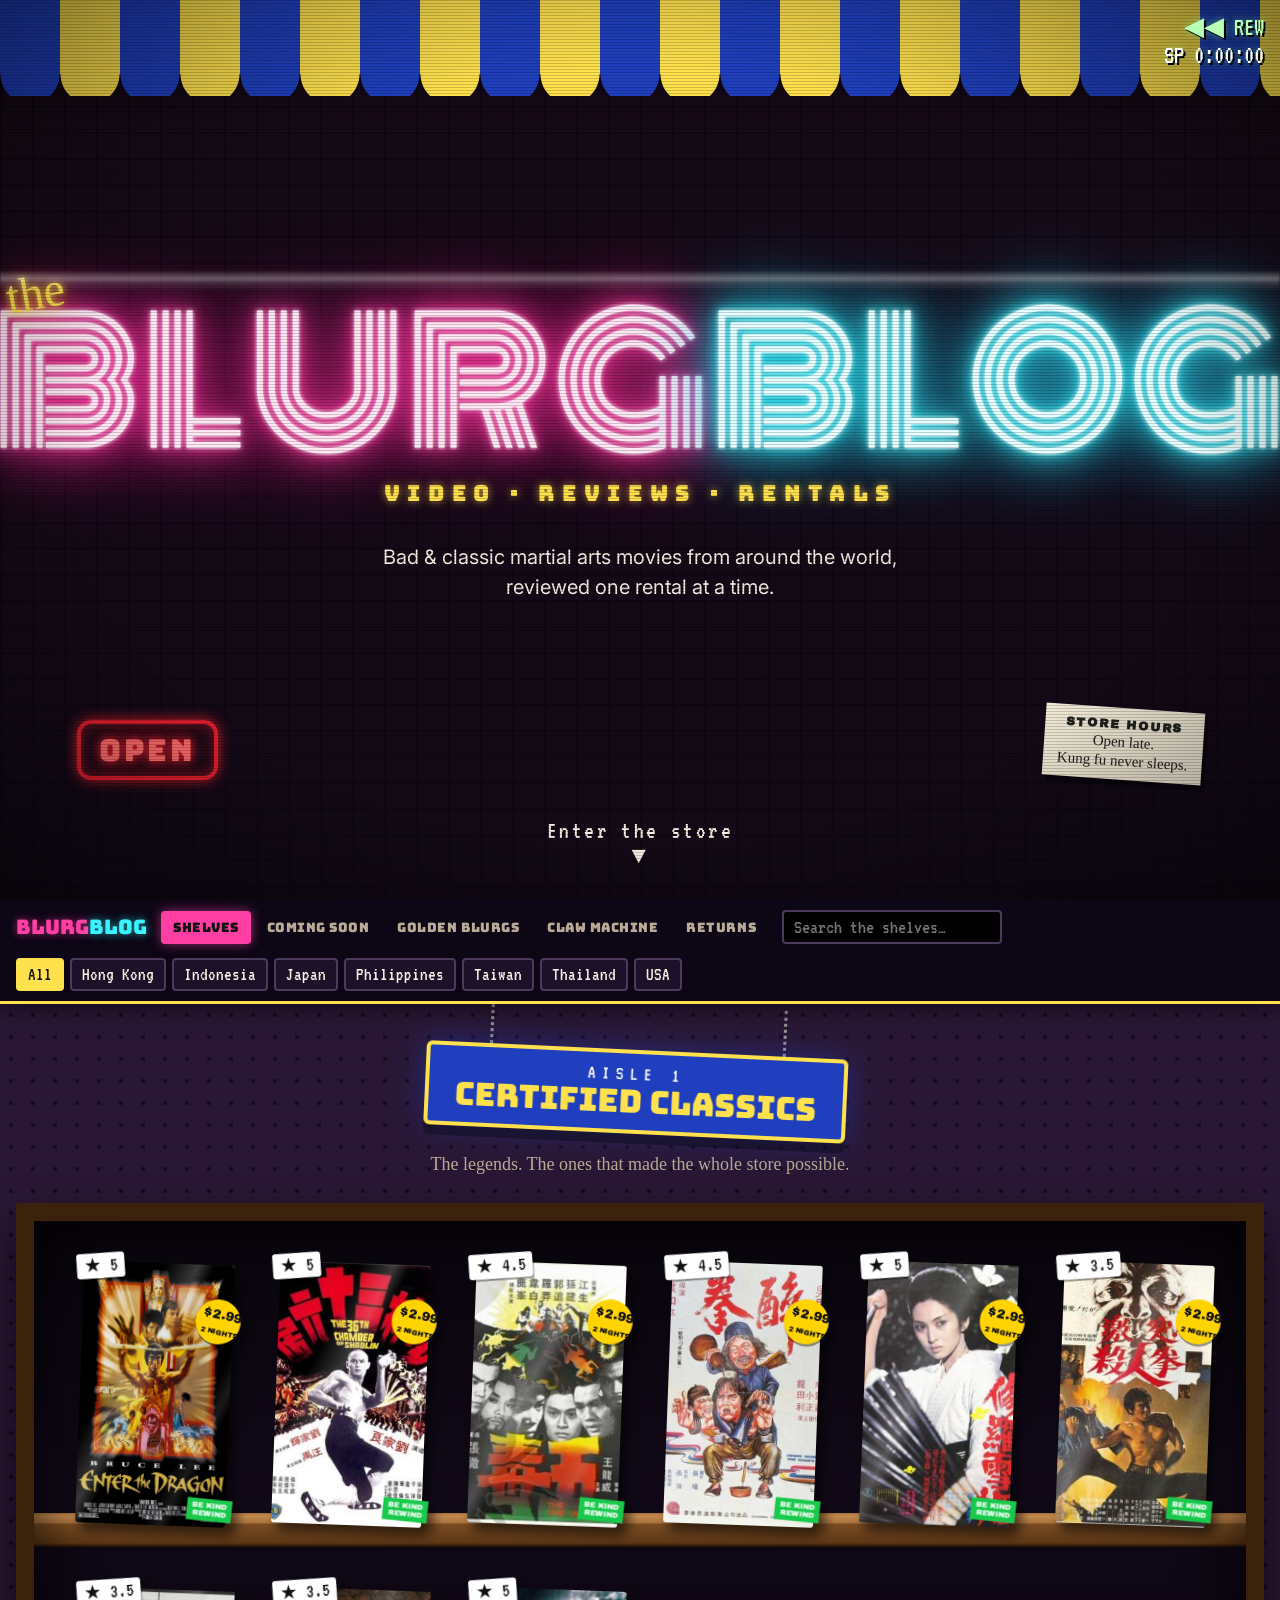
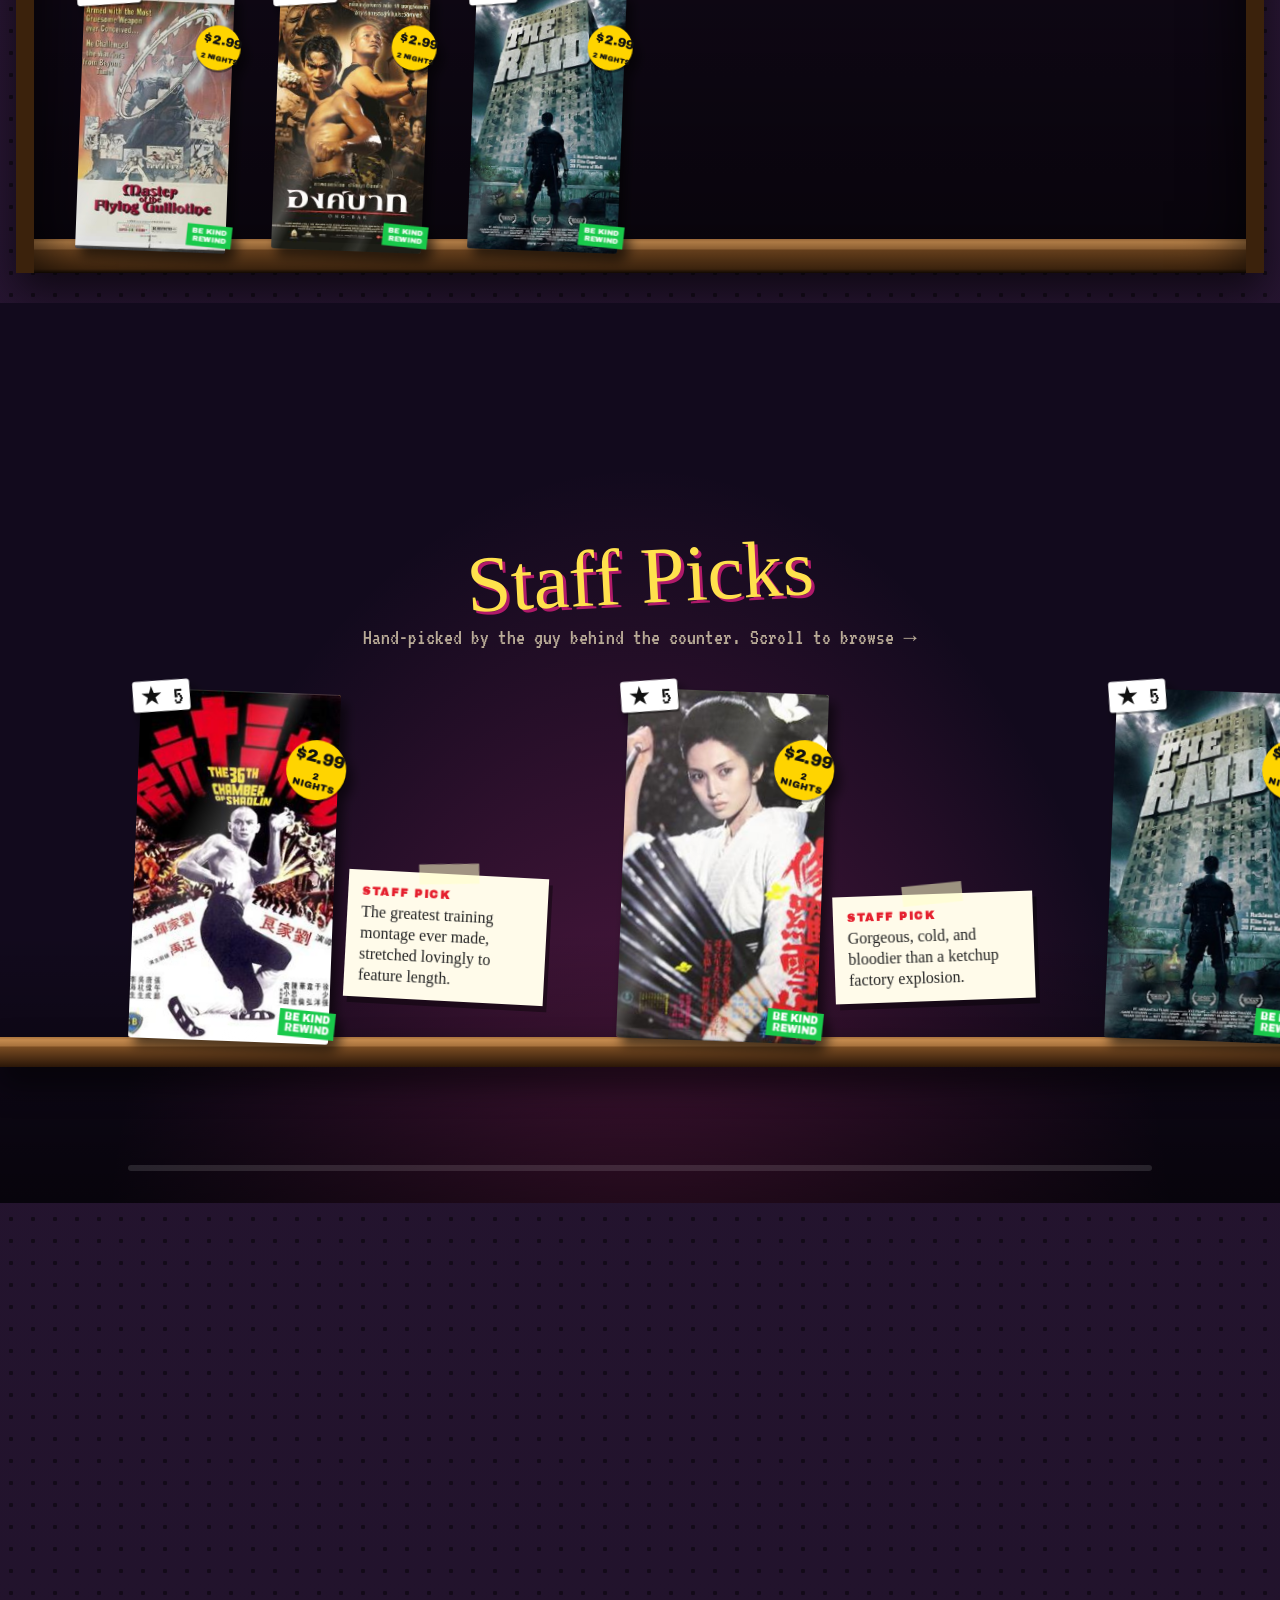
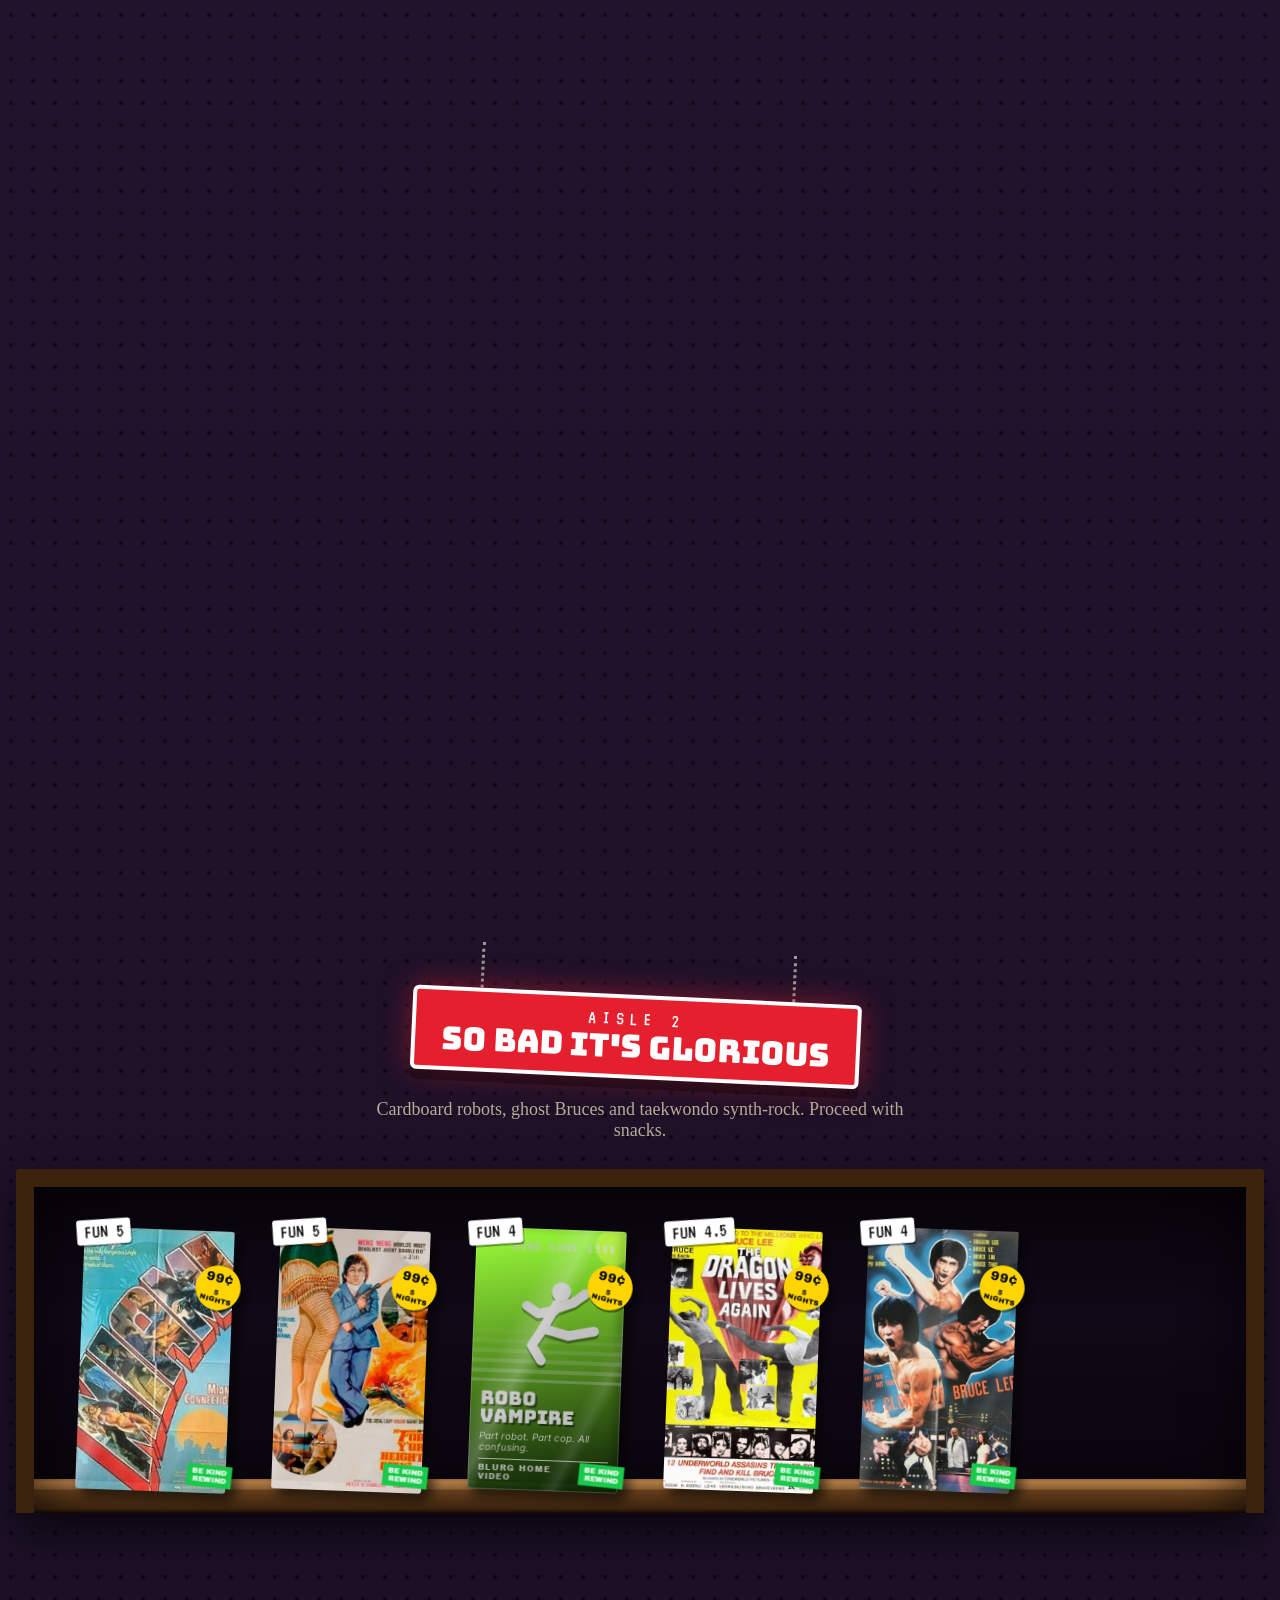
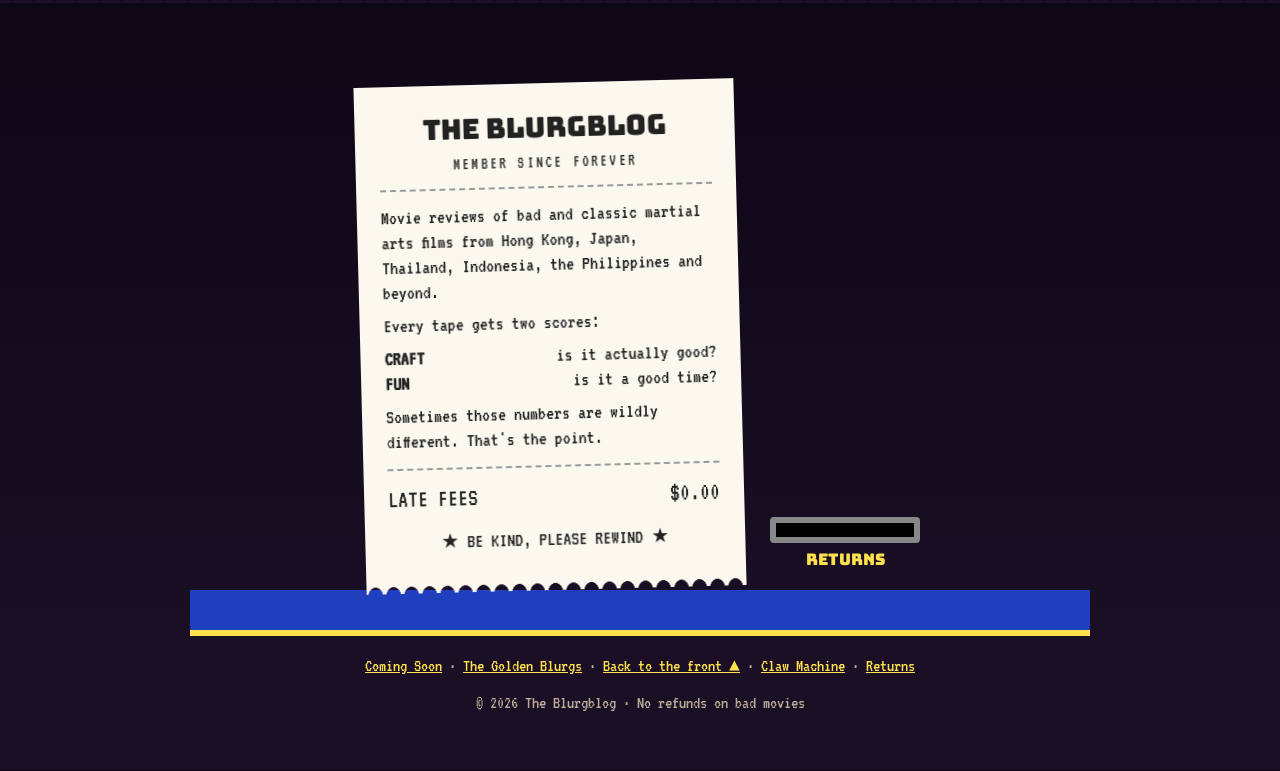
==== index.html @ 0c8c2c10 "Initial commit: The Blurgblog A retro video-store website reviewing bad and classic martial arts mov" ====
<!doctype html>
<html lang="en">
<head>
  <meta charset="utf-8">
  <meta name="viewport" content="width=device-width, initial-scale=1">
  <title>The Blurgblog — Bad &amp; Classic Martial Arts Movie Reviews</title>
  <meta name="description" content="The Blurgblog: reviews of bad and classic martial arts movies from around the world, shelved like your old neighborhood video store.">
  <link rel="preconnect" href="https://fonts.googleapis.com">
  <link rel="preconnect" href="https://fonts.gstatic.com" crossorigin>
  <link href="https://fonts.googleapis.com/css2?family=Bungee&family=Bungee+Shade&family=Monoton&family=Permanent+Marker&family=VT323&family=Archivo+Black&family=Inter:wght@400;600&display=swap" rel="stylesheet">
  <link rel="stylesheet" href="css/styles.css">
</head>
<body data-page="shelves">

  <!-- VHS overlays -->
  <div class="crt" aria-hidden="true"></div>
  <div class="tracking" aria-hidden="true"></div>
  <div class="osd" aria-hidden="true">
    <span id="osd-mode">▶ PLAY</span>
    <span id="osd-time">SP 0:00:00</span>
  </div>

  <!-- STOREFRONT -->
  <header class="storefront" id="top">
    <div class="bricks" data-speed="0.35"></div>
    <div class="awning" aria-hidden="true"></div>

    <div class="sign-wrap" data-speed="-0.15">
      <span class="neon-the">the</span>
      <h1 class="neon" aria-label="The Blurgblog">BLURG<span>BLOG</span></h1>
      <div class="neon-sub">VIDEO&nbsp;·&nbsp;REVIEWS&nbsp;·&nbsp;RENTALS</div>
    </div>

    <p class="hero-copy" data-speed="-0.05">Bad &amp; classic martial arts movies from around the world,<br>reviewed one rental at a time.</p>

    <div class="window-stuff" data-speed="0.12" aria-hidden="true">
      <div class="open-sign">OPEN</div>
      <div class="hours-card">
        <b>STORE HOURS</b>
        <span>Open late.</span>
        <span>Kung fu never sleeps.</span>
      </div>
    </div>

    <a class="scroll-cue" href="#store">Enter the store <span>▼</span></a>
  </header>

  <!-- FILTER BAR -->
  <nav class="aisle-nav" aria-label="Filter the shelves">
    <div class="nav-inner">
      <a class="nav-logo" href="#top">BLURG<span>BLOG</span></a>
      <div class="nav-links">
        <a href="index.html" data-page="shelves">Shelves</a>
        <a href="coming-soon.html" data-page="soon">Coming Soon</a>
        <a href="awards.html" data-page="awards">Golden Blurgs</a>
        <a href="claw.html" data-page="claw">Claw Machine</a>
        <a href="returns.html" data-page="returns">Returns</a>
      </div>
      <div class="chips" id="country-chips" role="group" aria-label="Filter by country"></div>
      <label class="search">
        <span class="sr-only">Search the shelves</span>
        <input id="search" type="search" placeholder="Search the shelves…" autocomplete="off">
      </label>
    </div>
  </nav>

  <main id="store">

    <section class="aisle" id="aisle-classic">
      <div class="aisle-sign" aria-hidden="true"><span class="chain"></span><div class="sign-board"><small>AISLE 1</small>CERTIFIED CLASSICS</div></div>
      <h2 class="sr-only">Certified Classics</h2>
      <p class="aisle-blurb">The legends. The ones that made the whole store possible.</p>
      <div class="shelf" data-cat="classic"></div>
    </section>

    <section class="pinned" id="staff-picks" aria-label="Staff Picks">
      <div class="pinned-sticky">
        <div class="pinned-head">
          <h2 class="marker">Staff Picks</h2>
          <p>Hand-picked by the guy behind the counter. Scroll to browse →</p>
        </div>
        <div class="pinned-track" id="picks-track"></div>
        <div class="pinned-progress"><span id="picks-bar"></span></div>
      </div>
    </section>

    <section class="aisle" id="aisle-bad">
      <div class="aisle-sign bad" aria-hidden="true"><span class="chain"></span><div class="sign-board"><small>AISLE 2</small>SO BAD IT'S GLORIOUS</div></div>
      <h2 class="sr-only">So Bad It's Glorious</h2>
      <p class="aisle-blurb">Cardboard robots, ghost Bruces and taekwondo synth-rock. Proceed with snacks.</p>
      <div class="shelf" data-cat="bad"></div>
    </section>

    <p class="empty" id="empty" hidden>Nothing on the shelves matches that. Try another search — or ask the guy at the counter.</p>
  </main>

  <!-- COUNTER -->
  <section class="counter" id="about">
    <div class="counter-top">
      <div class="receipt">
        <h2>THE BLURGBLOG</h2>
        <p class="r-sub">MEMBER SINCE FOREVER</p>
        <hr>
        <p>Movie reviews of bad and classic martial arts films from Hong Kong, Japan, Thailand, Indonesia, the Philippines and beyond.</p>
        <p>Every tape gets two scores:</p>
        <ul>
          <li><b>CRAFT</b><span>is it actually good?</span></li>
          <li><b>FUN</b><span>is it a good time?</span></li>
        </ul>
        <p>Sometimes those numbers are wildly different. That's the point.</p>
        <hr>
        <p class="r-total"><span>LATE FEES</span><span>$0.00</span></p>
        <p class="r-thanks">★ BE KIND, PLEASE REWIND ★</p>
      </div>
      <div class="return-slot" aria-hidden="true">
        <div class="slot"></div>
        <span>RETURNS</span>
      </div>
    </div>
  </section>

  <footer class="footer">
    <p class="footer-links"><a href="coming-soon.html">Coming Soon</a> · <a href="awards.html">The Golden Blurgs</a> · <a href="#top">Back to the front ▲</a> · <a href="claw.html">Claw Machine</a> · <a href="returns.html">Returns</a></p>
    <p>© <span id="year"></span> The Blurgblog · No refunds on bad movies</p>
  </footer>

  <!-- REVIEW (back of the box) -->
  <div class="modal" id="review" hidden>
    <div class="modal-backdrop" data-close></div>
    <article class="box-back" role="dialog" aria-modal="true" aria-labelledby="rv-title" tabindex="-1">
      <button class="close" data-close aria-label="Close review">✕</button>
      <div class="bb-cover" id="rv-cover"></div>
      <div class="bb-body">
        <p class="bb-meta" id="rv-meta"></p>
        <h2 id="rv-title"></h2>
        <p class="bb-tag" id="rv-tag"></p>
        <div class="bb-scores" id="rv-scores"></div>
        <p class="bb-verdict" id="rv-verdict"></p>
        <div class="bb-review" id="rv-text"></div>
        <div class="bb-notes">
          <div><h3>Best moment</h3><p id="rv-best"></p></div>
          <div><h3>Rent it if…</h3><p id="rv-watch"></p></div>
        </div>
        <div class="bb-fine">
          <span id="rv-credits"></span>
          <span class="barcode" aria-hidden="true"></span>
        </div>
        <nav class="bb-nav">
          <button id="rv-prev">◀◀ REW</button>
          <button id="rv-next">FF ▶▶</button>
        </nav>
      </div>
    </article>
  </div>

  <script src="js/reviews.js"></script>
  <script src="js/shared.js"></script>
  <script src="js/app.js"></script>
</body>
</html>
---- css/styles.css ----
/* =============================================================
   THE BLURGBLOG — video store stylesheet
   ============================================================= */

:root {
  --ink: #f6efe2;
  --ink-dim: #b9ab97;
  --night: #0d0716;
  --wall: #1c1026;
  --wall-2: #2a1735;
  --neon-pink: #ff3fa4;
  --neon-cyan: #39f3ff;
  --neon-yellow: #ffe14d;
  --blockbuster: #1f3fbf;
  --wood-light: #a8723d;
  --wood: #7a4c22;
  --wood-dark: #3b220c;
  --price: #ffd400;
  --red: #e5202e;

  --tw: 150px;             /* tape (VHS box) width  */
  --th: 262px;             /* tape (VHS box) height */
  --board: 34px;           /* shelf board thickness */
  --rh: calc(var(--th) + 64px); /* shelf row height */

  --lean: 0deg;            /* set by JS from scroll velocity */
  --swing: 0deg;           /* set by JS from scroll velocity */
}

@media (max-width: 640px) {
  :root { --tw: 112px; --th: 196px; --board: 26px; }
}

*, *::before, *::after { box-sizing: border-box; }
html { scroll-behavior: smooth; }
body {
  margin: 0;
  background: var(--night);
  color: var(--ink);
  font-family: "Inter", system-ui, sans-serif;
  overflow-x: hidden;
}
img, svg { display: block; }
a { color: inherit; }
button { font: inherit; color: inherit; }
.sr-only {
  position: absolute; width: 1px; height: 1px; overflow: hidden;
  clip: rect(0 0 0 0); white-space: nowrap;
}

/* ---------- VHS overlays ---------- */
.crt {
  pointer-events: none;
  position: fixed; inset: 0; z-index: 90;
  background:
    repeating-linear-gradient(to bottom, rgba(0,0,0,.18) 0 1px, transparent 1px 3px),
    radial-gradient(ellipse at center, transparent 60%, rgba(0,0,0,.45) 100%);
  mix-blend-mode: multiply;
}
.tracking {
  pointer-events: none;
  position: fixed; left: 0; right: 0; top: 30%; height: 22px; z-index: 91;
  background: linear-gradient(to bottom, transparent, rgba(255,255,255,.35) 40%, rgba(255,255,255,.12) 60%, transparent);
  filter: blur(1px);
  opacity: 0;
  transition: opacity .25s;
}
.tracking.on { opacity: 1; animation: tracking .5s linear infinite; }
@keyframes tracking {
  0%   { transform: translateY(-30vh) skewX(-8deg); }
  100% { transform: translateY(70vh)  skewX(8deg); }
}
.osd {
  position: fixed; top: 14px; right: 16px; z-index: 92;
  display: flex; flex-direction: column; align-items: flex-end; gap: 2px;
  font-family: "VT323", monospace; font-size: 26px; line-height: 1;
  color: #fff; text-shadow: 2px 2px 0 #000, 0 0 8px rgba(120,255,140,.5);
  pointer-events: none;
}
#osd-mode { color: #b8ffb8; }
@media (max-width: 640px) {
  .osd { top: auto; bottom: 12px; right: 12px; font-size: 20px; }
}

/* ---------- STOREFRONT ---------- */
.storefront {
  position: relative;
  min-height: 100vh;
  display: flex; flex-direction: column; align-items: center; justify-content: center;
  padding: 120px 16px 120px;
  overflow: hidden;
  text-align: center;
  background: radial-gradient(ellipse at 50% 40%, #2b1046 0%, #0d0716 70%);
}
.bricks {
  position: absolute; inset: -20% 0 -20% 0;
  background-color: #2a0f1a;
  background-image:
    linear-gradient(rgba(13,7,22,.6), rgba(13,7,22,.85)),
    linear-gradient(90deg, rgba(0,0,0,.55) 2px, transparent 2px),
    linear-gradient(rgba(0,0,0,.55) 2px, transparent 2px),
    linear-gradient(90deg, rgba(0,0,0,.55) 2px, transparent 2px);
  background-size: 100% 100%, 64px 52px, 64px 26px, 64px 52px;
  background-position: 0 0, 0 0, 0 0, 32px 26px;
  will-change: transform;
}
.awning {
  position: absolute; top: 0; left: 0; right: 0; height: 74px;
  background: repeating-linear-gradient(90deg, var(--blockbuster) 0 60px, var(--neon-yellow) 60px 120px);
  box-shadow: 0 10px 30px rgba(0,0,0,.6);
  z-index: 2;
}
.awning::after {
  content: ""; position: absolute; left: 0; right: 0; bottom: -22px; height: 22px;
  background:
    radial-gradient(circle at 30px 0, var(--blockbuster) 29px, transparent 30px) 0 0 / 120px 22px repeat-x,
    radial-gradient(circle at 90px 0, var(--neon-yellow) 29px, transparent 30px) 0 0 / 120px 22px repeat-x;
}

.sign-wrap { position: relative; z-index: 1; will-change: transform; }
.neon-the {
  font-family: "Permanent Marker", cursive;
  font-size: clamp(28px, 5vw, 48px);
  color: var(--neon-yellow);
  text-shadow: 0 0 6px var(--neon-yellow), 0 0 22px #ff9900;
  position: absolute; left: 1%; top: -.7em; z-index: 1;
  transform: rotate(-10deg);
}
.neon {
  margin: 0;
  font-family: "Monoton", cursive; font-weight: 400;
  font-size: clamp(54px, 14vw, 170px);
  line-height: 1; letter-spacing: .02em;
  color: #ffe6f4;
  text-shadow:
    0 0 4px #fff, 0 0 12px var(--neon-pink), 0 0 28px var(--neon-pink),
    0 0 60px var(--neon-pink), 0 0 90px #ff0080;
  animation: flicker 6s infinite;
}
.neon span {
  color: #e6feff;
  text-shadow:
    0 0 4px #fff, 0 0 12px var(--neon-cyan), 0 0 28px var(--neon-cyan),
    0 0 60px var(--neon-cyan), 0 0 90px #00b3ff;
  animation: flicker-b 4.3s infinite;
}
@keyframes flicker {
  0%, 18%, 22%, 25%, 53%, 57%, 100% { opacity: 1; }
  20%, 24%, 55% { opacity: .35; }
}
@keyframes flicker-b {
  0%, 70%, 74%, 100% { opacity: 1; }
  72% { opacity: .4; }
}
.neon-sub {
  margin-top: 10px;
  font-family: "Bungee", cursive;
  font-size: clamp(13px, 2.4vw, 22px);
  letter-spacing: .35em;
  color: var(--neon-yellow);
  text-shadow: 0 0 8px rgba(255,225,77,.7);
}
.hero-copy {
  position: relative; z-index: 1;
  max-width: 640px; margin: 34px auto 0;
  font-size: clamp(16px, 2.2vw, 20px); line-height: 1.5;
  color: var(--ink);
  will-change: transform;
}
.window-stuff {
  position: absolute; left: 0; right: 0; bottom: 120px;
  display: flex; justify-content: space-between; align-items: flex-end;
  padding: 0 6vw; pointer-events: none;
  will-change: transform;
}
.open-sign {
  font-family: "Bungee", cursive; font-size: 30px; letter-spacing: .1em;
  padding: 6px 18px; border: 4px solid var(--red); border-radius: 14px;
  color: #ff6b6b;
  text-shadow: 0 0 8px var(--red), 0 0 20px var(--red);
  box-shadow: 0 0 14px var(--red), inset 0 0 14px rgba(229,32,46,.6);
  animation: flicker-b 3s infinite;
}
.hours-card {
  display: flex; flex-direction: column; gap: 2px;
  background: #f4ecd8; color: #222;
  padding: 10px 14px; transform: rotate(4deg);
  font-family: "Permanent Marker", cursive; font-size: 15px;
  box-shadow: 4px 6px 0 rgba(0,0,0,.4);
}
.hours-card b { font-family: "Archivo Black", sans-serif; font-size: 12px; letter-spacing: .15em; }
@media (max-width: 640px) {
  .window-stuff { bottom: 96px; padding: 0 16px; }
  .open-sign { font-size: 20px; padding: 4px 10px; }
  .hours-card { font-size: 12px; }
}
.scroll-cue {
  position: absolute; bottom: 30px; left: 50%; transform: translateX(-50%);
  font-family: "VT323", monospace; font-size: 24px; letter-spacing: .1em;
  text-decoration: none; color: var(--ink);
  display: flex; flex-direction: column; align-items: center;
}
.scroll-cue span { animation: bob 1.4s ease-in-out infinite; }
@keyframes bob { 50% { transform: translateY(8px); } }

/* ---------- FILTER NAV ---------- */
.aisle-nav {
  position: sticky; top: 0; z-index: 50;
  background: rgba(13,7,22,.92);
  backdrop-filter: blur(8px);
  border-bottom: 3px solid var(--neon-yellow);
  box-shadow: 0 6px 20px rgba(0,0,0,.5);
}
.nav-inner {
  max-width: 1280px; margin: 0 auto; padding: 10px 16px;
  display: flex; gap: 14px; align-items: center; flex-wrap: wrap;
  padding-right: 150px; /* room for OSD */
}
@media (max-width: 640px) { .nav-inner { padding-right: 16px; } }
.nav-logo {
  font-family: "Bungee", cursive; font-size: 20px; text-decoration: none;
  color: var(--neon-pink); text-shadow: 0 0 8px rgba(255,63,164,.6);
}
.nav-logo span { color: var(--neon-cyan); text-shadow: 0 0 8px rgba(57,243,255,.6); }
.nav-links { display: flex; gap: 4px; flex-wrap: wrap; }
.nav-links a {
  font-family: "Bungee", cursive; font-size: 13px; letter-spacing: .04em;
  text-decoration: none; color: var(--ink-dim);
  padding: 6px 10px; border-radius: 4px; border: 2px solid transparent;
  transition: color .15s, border-color .15s;
}
.nav-links a:hover { color: var(--ink); border-color: #4b3a5c; }
.nav-links a[aria-current="page"] { color: #111; background: var(--neon-pink); box-shadow: 0 0 12px rgba(255,63,164,.6); }
.aisle-nav .chips { order: 5; flex-basis: 100%; }
@media (max-width: 640px) {
  .nav-inner { gap: 8px; padding-top: 8px; padding-bottom: 8px; }
  .nav-links {
    flex-wrap: nowrap; flex-basis: 100%; order: 2;
    overflow-x: auto; scrollbar-width: none;
    -webkit-mask: linear-gradient(90deg, #000 85%, transparent);
            mask: linear-gradient(90deg, #000 85%, transparent);
  }
  .nav-links::-webkit-scrollbar { display: none; }
  .nav-links a { flex: none; font-size: 12px; padding: 5px 8px; }
}
.footer-links { margin: 0 0 6px; }
.footer-links a { color: var(--neon-yellow); }
.chips { display: flex; gap: 6px; flex-wrap: wrap; flex: 1; }
.chip {
  border: 2px solid #4b3a5c; background: #1d1129;
  font-family: "VT323", monospace; font-size: 19px; line-height: 1;
  padding: 5px 10px; border-radius: 4px; cursor: pointer;
  transition: background .15s, border-color .15s, transform .15s;
}
.chip:hover { border-color: var(--neon-cyan); transform: translateY(-1px); }
.chip[aria-pressed="true"] { background: var(--neon-yellow); border-color: var(--neon-yellow); color: #111; }
.search input {
  width: 220px; max-width: 100%;
  font-family: "VT323", monospace; font-size: 20px;
  background: #000; color: #b8ffb8;
  border: 2px solid #4b3a5c; border-radius: 4px; padding: 5px 10px;
}
.search input:focus { outline: none; border-color: var(--neon-cyan); }
@media (max-width: 640px) {
  .chips { order: 3; flex-basis: 100%; overflow-x: auto; flex-wrap: nowrap; padding-bottom: 2px; }
  .chip { flex: none; }
  .search { flex: 1; }
  .search input { width: 100%; }
}

/* ---------- STORE / AISLES ---------- */
#store {
  background-color: var(--wall);
  background-image:
    radial-gradient(circle, rgba(0,0,0,.45) 2px, transparent 2.5px),
    linear-gradient(var(--wall-2), var(--wall));
  background-size: 22px 22px, 100% 100%;
  padding-bottom: 60px;
}
.aisle {
  position: relative;
  max-width: 1280px; margin: 0 auto;
  padding: 150px 16px 30px;
}
.aisle-sign {
  position: absolute; top: 0; left: 50%;
  transform: translateX(-50%) rotate(var(--swing));
  transform-origin: 50% 0;
  display: flex; flex-direction: column; align-items: center;
  z-index: 3;
}
.chain {
  width: 70%; height: 46px;
  border-left: 3px dotted #999; border-right: 3px dotted #999;
}
.sign-board {
  font-family: "Bungee", cursive; font-size: clamp(18px, 3.2vw, 32px);
  background: var(--blockbuster); color: var(--neon-yellow);
  padding: 10px 26px 12px; border: 4px solid var(--neon-yellow); border-radius: 6px;
  box-shadow: 0 10px 0 rgba(0,0,0,.35), 0 0 30px rgba(31,63,191,.5);
  display: flex; flex-direction: column; align-items: center; line-height: 1.05;
  white-space: nowrap;
}
.sign-board small { font-family: "VT323", monospace; font-size: .62em; letter-spacing: .3em; color: #fff; }
.aisle-sign.bad .sign-board {
  background: var(--red); color: #fff; border-color: #fff;
  box-shadow: 0 10px 0 rgba(0,0,0,.35), 0 0 30px rgba(229,32,46,.5);
}
.aisle-blurb {
  text-align: center; margin: 0 auto 28px; max-width: 560px;
  font-family: "Permanent Marker", cursive; font-size: 18px; color: var(--ink-dim);
}

/* The shelf unit: a grid whose every row ends in a wooden board. */
.shelf {
  position: relative;
  display: grid;
  grid-template-columns: repeat(auto-fill, minmax(calc(var(--tw) + 22px), 1fr));
  grid-auto-rows: var(--rh);
  justify-items: center;
  align-items: end;
  padding: 0 18px;
  border-left: 18px solid var(--wood-dark);
  border-right: 18px solid var(--wood-dark);
  border-top: 18px solid var(--wood-dark);
  background-color: #140a1c;
  background-image:
    repeating-linear-gradient(to bottom,
      transparent 0,
      transparent calc(var(--rh) - var(--board)),
      var(--wood-light) calc(var(--rh) - var(--board)),
      #c48a4e calc(var(--rh) - var(--board) + 3px),
      var(--wood-light) calc(var(--rh) - var(--board) + 10px),
      var(--wood) calc(var(--rh) - var(--board) + 11px),
      #5c3615 calc(var(--rh) - 4px),
      #1c0f04 var(--rh)),
    linear-gradient(to bottom, rgba(0,0,0,.6), rgba(0,0,0,.2) 40%, rgba(0,0,0,.6));
  box-shadow: inset 0 0 60px rgba(0,0,0,.8), 0 20px 40px rgba(0,0,0,.6);
  border-radius: 4px 4px 0 0;
  perspective: 1000px;
}
.shelf-empty {
  grid-column: 1 / -1; align-self: center;
  font-family: "Permanent Marker", cursive; font-size: 22px; color: var(--ink-dim);
  text-align: center; padding: 20px;
}
.empty { text-align: center; font-family: "Permanent Marker", cursive; font-size: 22px; color: var(--ink-dim); padding: 40px 16px 0; }

/* ---------- A TAPE ---------- */
.tape {
  margin-bottom: calc(var(--board) - 12px);
  width: var(--tw); height: var(--th);
  opacity: 0;
  transform: translateY(-60px) rotateX(-25deg);
  transform-origin: 50% 100%;
  transition: opacity .5s ease, transform .7s cubic-bezier(.2,1.4,.4,1);
  transition-delay: calc(var(--i, 0) * 70ms);
}
.tape.in { opacity: 1; transform: none; }
.tape.gone { display: none; }
.tilt {
  width: 100%; height: 100%;
  transform: rotate(var(--lean));
  transform-origin: 50% 100%;
}
.box {
  position: relative; display: block;
  width: 100%; height: 100%; padding: 0; border: 0; cursor: pointer;
  background: none; text-align: left;
  transform-style: preserve-3d;
  transition: transform .35s cubic-bezier(.2,1.2,.4,1), filter .35s;
  filter: drop-shadow(6px 8px 6px rgba(0,0,0,.6));
}
.box:hover, .box:focus-visible {
  transform: translateY(-18px) rotateY(-16deg) rotateZ(-1deg) scale(1.04);
  filter: drop-shadow(14px 18px 12px rgba(0,0,0,.7));
  outline: none;
  z-index: 2;
}
.box:focus-visible .cover { outline: 3px solid var(--neon-cyan); outline-offset: 3px; }
.box::after {   /* thickness of the box, visible when it turns */
  content: ""; position: absolute; top: 0; right: 0;
  width: 20px; height: 100%;
  background: linear-gradient(90deg, rgba(0,0,0,.7), var(--c2));
  transform-origin: 100% 50%;
  transform: rotateY(90deg);
}

/* ---------- GENERATED COVERS ---------- */
.cover {
  position: absolute; inset: 0; overflow: hidden;
  border-radius: 3px;
  background: linear-gradient(170deg, var(--c1), var(--c2));
  color: var(--c3);
  display: flex; flex-direction: column;
  padding: 10px 10px 8px;
  box-shadow: inset 0 0 0 1px rgba(255,255,255,.15), inset -6px 0 10px rgba(0,0,0,.25);
}
.cover::before {  /* plastic sleeve shine */
  content: ""; position: absolute; inset: 0; z-index: 3; pointer-events: none;
  background: linear-gradient(115deg, transparent 30%, rgba(255,255,255,.22) 42%, transparent 48%, transparent 70%, rgba(255,255,255,.1) 76%, transparent 80%);
}
.cover::after {   /* wear and tear */
  content: ""; position: absolute; inset: 0; z-index: 2; pointer-events: none;
  background:
    radial-gradient(circle at 92% 6%, rgba(255,255,255,.35) 0 6%, transparent 7%),
    linear-gradient(transparent 97%, rgba(255,255,255,.2) 97%);
  mix-blend-mode: overlay;
}
.cv-top {
  position: relative; z-index: 1;
  font-family: "VT323", monospace; font-size: calc(var(--tw) * .1); line-height: 1;
  letter-spacing: .08em; text-transform: uppercase;
  display: flex; justify-content: flex-end; gap: .6em;
  opacity: .9;
}
.cv-art {
  position: relative; flex: 1; z-index: 1;
  display: grid; place-items: center;
}
.cv-art svg { width: 82%; height: auto; color: var(--c3); filter: drop-shadow(0 3px 0 rgba(0,0,0,.35)); }
.cv-title {
  position: relative; z-index: 1;
  margin: 0;
  font-family: "Bungee", cursive; font-weight: 400;
  /* shrink so the longest word always fits on one line */
  font-size: min(calc(var(--tw) * .125), calc((var(--tw) - 26px) / (var(--len, 6) * .78)));
  line-height: .98;
  text-transform: uppercase;
  text-shadow: 2px 2px 0 rgba(0,0,0,.45);
}
.cv-tag {
  position: relative; z-index: 1;
  margin-top: 4px;
  font-size: calc(var(--tw) * .065); font-style: italic; line-height: 1.15;
  opacity: .9;
}
.cv-studio {
  position: relative; z-index: 1;
  margin-top: 6px; padding-top: 4px;
  border-top: 1px solid currentColor;
  font-family: "Archivo Black", sans-serif; font-size: calc(var(--tw) * .055);
  letter-spacing: .12em; display: flex; justify-content: space-between; opacity: .85;
}

/* real poster art (set "poster" in reviews.js) — sits under the sleeve shine */
.cv-poster {
  position: absolute; inset: 0; z-index: 1;
  width: 100%; height: 100%;
  object-fit: cover; object-position: 50% 30%;
}

/* layout 1: sunburst */
.cover.l1 .cv-art::before {
  content: ""; position: absolute; inset: -40%;
  background: repeating-conic-gradient(from 0deg, rgba(255,255,255,.18) 0 8deg, transparent 8deg 16deg);
  border-radius: 50%;
}
/* layout 2: big rising sun + side band */
.cover.l2 { padding-left: 22px; }
.cover.l2 .cv-art::before {
  content: ""; position: absolute; width: 74%; aspect-ratio: 1; border-radius: 50%;
  background: var(--c3); opacity: .22;
}
.cover.l2 .cv-band {
  position: absolute; left: 0; top: 0; bottom: 0; width: 14px; z-index: 1;
  background: repeating-linear-gradient(to bottom, var(--c3) 0 10px, transparent 10px 16px);
  opacity: .8;
}
/* layout 3: grim grid + diagonal slash */
.cover.l3 {
  background:
    linear-gradient(rgba(255,255,255,.06) 1px, transparent 1px) 0 0 / 14px 14px,
    linear-gradient(90deg, rgba(255,255,255,.06) 1px, transparent 1px) 0 0 / 14px 14px,
    linear-gradient(170deg, var(--c1), var(--c2));
}
.cover.l3 .cv-art::before {
  content: ""; position: absolute; left: -20%; right: -20%; height: 26%;
  background: var(--c3); opacity: .35; transform: rotate(-24deg);
}
/* layout 4: 80s horizon stripes */
.cover.l4 .cv-art::before {
  content: ""; position: absolute; left: -10px; right: -10px; bottom: 6%; height: 46%;
  background: repeating-linear-gradient(to bottom, var(--c3) 0 4px, transparent 4px 10px);
  opacity: .3;
  -webkit-mask: linear-gradient(transparent, #000);
          mask: linear-gradient(transparent, #000);
}

/* ---------- STICKERS ---------- */
.sticker { position: absolute; z-index: 4; pointer-events: none; }
.st-price {
  top: 13%; right: -8px;
  background: var(--price); color: #111;
  font-family: "Archivo Black", sans-serif; font-size: calc(var(--tw) * .085); line-height: 1;
  padding: 5px 6px; border-radius: 50%; aspect-ratio: 1;
  display: grid; place-items: center; text-align: center;
  width: calc(var(--tw) * .3);
  transform: rotate(12deg);
  box-shadow: 1px 2px 0 rgba(0,0,0,.4);
}
.st-price small { display: block; font-size: .55em; }
.st-score {
  top: -8px; left: -8px;
  background: #fff; color: #111;
  font-family: "VT323", monospace; font-size: calc(var(--tw) * .13); line-height: 1;
  padding: 3px 7px 2px; border-radius: 3px;
  transform: rotate(-6deg);
  box-shadow: 1px 2px 0 rgba(0,0,0,.4);
}
.st-bad {
  top: 38%; left: -10px;
  background: var(--red); color: #fff;
  font-family: "Bungee", cursive; font-size: calc(var(--tw) * .1); line-height: 1;
  padding: 5px 8px; transform: rotate(-14deg);
  border: 2px dashed #fff; outline: 2px solid var(--red);
}
.st-rewind {
  bottom: 6px; right: -6px;
  background: #19c94b; color: #fff;
  font-family: "Archivo Black", sans-serif; font-size: calc(var(--tw) * .05); line-height: 1.05;
  padding: 3px 5px; text-align: center; transform: rotate(4deg);
}
@media (max-width: 640px) { .st-rewind { display: none; } }

/* ---------- STAFF PICKS (pinned horizontal aisle) ---------- */
.pinned { position: relative; height: 320vh; }
.pinned-sticky {
  position: sticky; top: 0; height: 100vh; overflow: hidden;
  display: flex; flex-direction: column; justify-content: center;
  background:
    linear-gradient(to bottom, transparent 70%, rgba(0,0,0,.6)),
    radial-gradient(ellipse at 50% 120%, rgba(255,63,164,.35), transparent 60%),
    #120a1d;
}
.pinned-head { text-align: center; padding: 70px 16px 0; }
.marker {
  margin: 0;
  font-family: "Permanent Marker", cursive; font-weight: 400;
  font-size: clamp(40px, 8vw, 80px); line-height: 1;
  color: var(--neon-yellow); transform: rotate(-3deg);
  text-shadow: 3px 3px 0 #b01a6a;
}
.pinned-head p { font-family: "VT323", monospace; font-size: 22px; color: var(--ink-dim); margin: 10px 0 0; }
.pinned-track {
  --tw: 200px; --th: 350px;
  display: flex; gap: 70px; align-items: flex-end;
  padding: 40px 10vw 0;
  width: max-content;
  will-change: transform;
  position: relative;
}
.pinned-track::after {   /* the long shelf board */
  content: ""; position: absolute; left: 0; right: 0; bottom: -26px; height: 30px;
  background: linear-gradient(var(--wood-light), #c48a4e 3px, var(--wood-light) 9px, var(--wood) 10px, #2a1608);
  box-shadow: 0 16px 30px rgba(0,0,0,.6);
}
@media (max-width: 640px), (max-height: 700px) {
  .pinned-track { --tw: 150px; --th: 262px; gap: 50px; }
}
.pick { display: flex; align-items: flex-end; gap: 18px; position: relative; z-index: 1; }
.pick .tape { opacity: 1; transform: none; margin: 0; }
.talker {      /* shelf-talker card */
  width: 200px;
  background: #fffbea; color: #222;
  padding: 14px 14px 12px;
  font-family: "Permanent Marker", cursive; font-size: 16px; line-height: 1.3;
  transform: rotate(var(--r, 3deg));
  box-shadow: 4px 6px 0 rgba(0,0,0,.4);
  position: relative; margin-bottom: 40px;
}
.talker::before {
  content: ""; position: absolute; top: -10px; left: 50%; width: 60px; height: 20px; margin-left: -30px;
  background: rgba(255,255,200,.55); transform: rotate(-4deg);
}
.talker b { display: block; font-family: "Archivo Black", sans-serif; font-size: 11px; letter-spacing: .15em; color: var(--red); margin-bottom: 4px; }
@media (max-width: 640px) { .talker { width: 150px; font-size: 13px; } }
.pinned-progress {
  position: absolute; left: 10vw; right: 10vw; bottom: 32px; height: 6px;
  background: rgba(255,255,255,.12); border-radius: 3px; overflow: hidden;
}
.pinned-progress span { display: block; height: 100%; width: 0; background: var(--neon-pink); box-shadow: 0 0 10px var(--neon-pink); }

/* ---------- COUNTER ---------- */
.counter {
  position: relative;
  padding: 80px 16px 0;
  background: linear-gradient(#0d0716, #1a0f24);
}
.counter-top {
  max-width: 900px; margin: 0 auto;
  display: flex; gap: 30px; align-items: flex-end; justify-content: center;
  border-bottom: 40px solid var(--blockbuster);
  box-shadow: 0 6px 0 var(--neon-yellow);
  padding: 0 16px;
}
.receipt {
  width: min(380px, 100%);
  background: #fbf8ef; color: #222;
  padding: 26px 24px 30px;
  font-family: "VT323", monospace; font-size: 20px; line-height: 1.25;
  transform: rotate(-1.5deg);
  -webkit-mask: radial-gradient(circle 7px at 50% 100%, transparent 98%, #000) 0 0 / 18px 100% repeat-x;
          mask: radial-gradient(circle 7px at 50% 100%, transparent 98%, #000) 0 0 / 18px 100% repeat-x;
  box-shadow: 0 0 30px rgba(0,0,0,.4);
}
.receipt h2 { font-family: "Bungee", cursive; font-weight: 400; margin: 0; text-align: center; font-size: 28px; }
.r-sub { text-align: center; margin: 2px 0 0; letter-spacing: .2em; font-size: 16px; }
.receipt hr { border: 0; border-top: 2px dashed #999; margin: 14px 0; }
.receipt p { margin: 8px 0; }
.receipt ul { list-style: none; padding: 0; margin: 6px 0; }
.receipt li { display: flex; justify-content: space-between; gap: 10px; }
.r-total { display: flex; justify-content: space-between; font-size: 24px; }
.r-thanks { text-align: center; margin-top: 16px !important; }
.return-slot { display: flex; flex-direction: column; align-items: center; gap: 6px; padding-bottom: 20px; }
.return-slot .slot { width: 150px; height: 26px; background: #000; border: 6px solid #888; border-radius: 4px; box-shadow: inset 0 6px 10px #000; }
.return-slot span { font-family: "Bungee", cursive; color: var(--neon-yellow); }
@media (max-width: 640px) { .return-slot { display: none; } }
.footer {
  text-align: center; padding: 26px 16px 40px;
  font-family: "VT323", monospace; font-size: 18px; color: var(--ink-dim);
  background: #1a0f24;
}

/* ---------- REVIEW MODAL (back of the box) ---------- */
.modal {
  position: fixed; inset: 0; z-index: 80;
  display: grid; place-items: center;
  padding: 24px 16px;
}
.modal[hidden] { display: none; }
.modal-backdrop {
  position: absolute; inset: 0;
  background: rgba(5,2,10,.82); backdrop-filter: blur(4px);
  animation: fade .25s ease;
}
@keyframes fade { from { opacity: 0; } }
.box-back {
  --hi: #ffe14d;
  position: relative;
  width: min(980px, 100%);
  max-height: calc(100vh - 48px);
  overflow-y: auto;
  display: grid; grid-template-columns: minmax(200px, 330px) 1fr;
  background: #0c0c0c;
  border: 3px solid var(--hi);
  border-radius: 6px;
  box-shadow: 0 30px 80px rgba(0,0,0,.8), 0 0 40px color-mix(in srgb, var(--hi) 35%, transparent);
  animation: pull .5s cubic-bezier(.2,1.2,.4,1);
  outline: none;
}
@keyframes pull {
  from { transform: perspective(1000px) rotateY(80deg) scale(.6); opacity: 0; }
}
.close {
  position: absolute; top: 10px; right: 10px; z-index: 5;
  width: 40px; height: 40px; border-radius: 50%;
  border: 2px solid var(--hi); background: #000; color: var(--hi);
  font-size: 18px; cursor: pointer;
}
.bb-cover {
  --tw: 330px;
  position: relative; min-height: 520px;
}
.bb-cover .cover { border-radius: 0; }
/* real posters keep their own shape on the back of the box */
.bb-cover:has(.cv-poster) {
  align-self: start; position: sticky; top: 0;
  min-height: 0; height: auto; aspect-ratio: 2 / 3;
}
.bb-cover .cv-poster { object-position: 50% 50%; }
.bb-body { padding: 28px 30px 26px; }
.bb-meta {
  margin: 0; padding-right: 40px;
  font-family: "VT323", monospace; font-size: 20px; letter-spacing: .1em; color: var(--ink-dim);
  text-transform: uppercase;
}
.bb-body h2 {
  margin: 4px 0 4px; padding-right: 40px;
  font-family: "Bungee", cursive; font-weight: 400;
  font-size: clamp(28px, 4vw, 44px); line-height: 1;
  color: var(--hi);
}
.bb-tag { margin: 0 0 18px; font-style: italic; color: var(--ink-dim); }
.bb-scores { display: grid; gap: 10px; margin-bottom: 18px; }
.meter { display: grid; grid-template-columns: 64px 1fr 44px; gap: 10px; align-items: center; font-family: "VT323", monospace; font-size: 22px; }
.meter-bar { display: flex; gap: 4px; }
.meter-bar i {
  flex: 1; height: 16px; background: #2a2a2a; border-radius: 2px; position: relative; overflow: hidden;
}
.meter-bar i::after {
  content: ""; position: absolute; inset: 0; width: var(--f, 0%);
  background: var(--hi); box-shadow: 0 0 8px var(--hi);
}
.bb-verdict {
  font-family: "Permanent Marker", cursive; font-size: 21px; line-height: 1.3;
  margin: 0 0 16px; padding: 12px 14px;
  background: var(--hi); color: #111; transform: rotate(-.6deg);
}
.bb-review p { line-height: 1.65; margin: 0 0 14px; color: #e9e2d6; }
.bb-notes { display: grid; grid-template-columns: 1fr 1fr; gap: 14px; margin: 18px 0; }
.bb-notes div { border: 1px solid #333; padding: 12px 14px; border-radius: 4px; }
.bb-notes h3 { margin: 0 0 6px; font-family: "Archivo Black", sans-serif; font-size: 12px; letter-spacing: .15em; text-transform: uppercase; color: var(--hi); }
.bb-notes p { margin: 0; line-height: 1.5; font-size: 15px; }
.bb-fine {
  display: flex; justify-content: space-between; align-items: flex-end; gap: 16px;
  font-size: 11px; line-height: 1.4; color: #8d8577; text-transform: uppercase; letter-spacing: .05em;
  border-top: 1px solid #333; padding-top: 12px;
}
.barcode {
  flex: none; width: 110px; height: 40px; background: #fff;
  background-image: repeating-linear-gradient(90deg, #000 0 2px, #fff 2px 3px, #000 3px 4px, #fff 4px 7px, #000 7px 10px, #fff 10px 11px);
  border: 4px solid #fff;
}
.bb-nav { display: flex; justify-content: space-between; gap: 10px; margin-top: 18px; }
.bb-nav button {
  font-family: "VT323", monospace; font-size: 22px;
  background: #000; border: 2px solid #444; color: #b8ffb8;
  padding: 6px 16px; border-radius: 4px; cursor: pointer;
}
.bb-nav button:hover { border-color: var(--hi); color: var(--hi); }
@media (max-width: 760px) {
  .box-back { grid-template-columns: 1fr; }
  .bb-cover { --tw: 200px; min-height: 0; height: 300px; }
  .bb-cover .cv-art svg { width: 46%; }
  .bb-cover:has(.cv-poster) { position: relative; width: min(260px, 70%); margin: 20px auto 0; }
  .bb-body { padding: 22px 18px; }
  .bb-notes { grid-template-columns: 1fr; }
}
body.modal-open { overflow: hidden; }

/* ---------- REDUCED MOTION ---------- */
@media (prefers-reduced-motion: reduce) {
  html { scroll-behavior: auto; }
  .neon, .neon span, .open-sign, .scroll-cue span { animation: none; }
  .tape { opacity: 1; transform: none; transition: none; }
  .tracking { display: none; }
  .box-back, .modal-backdrop { animation: none; }
}
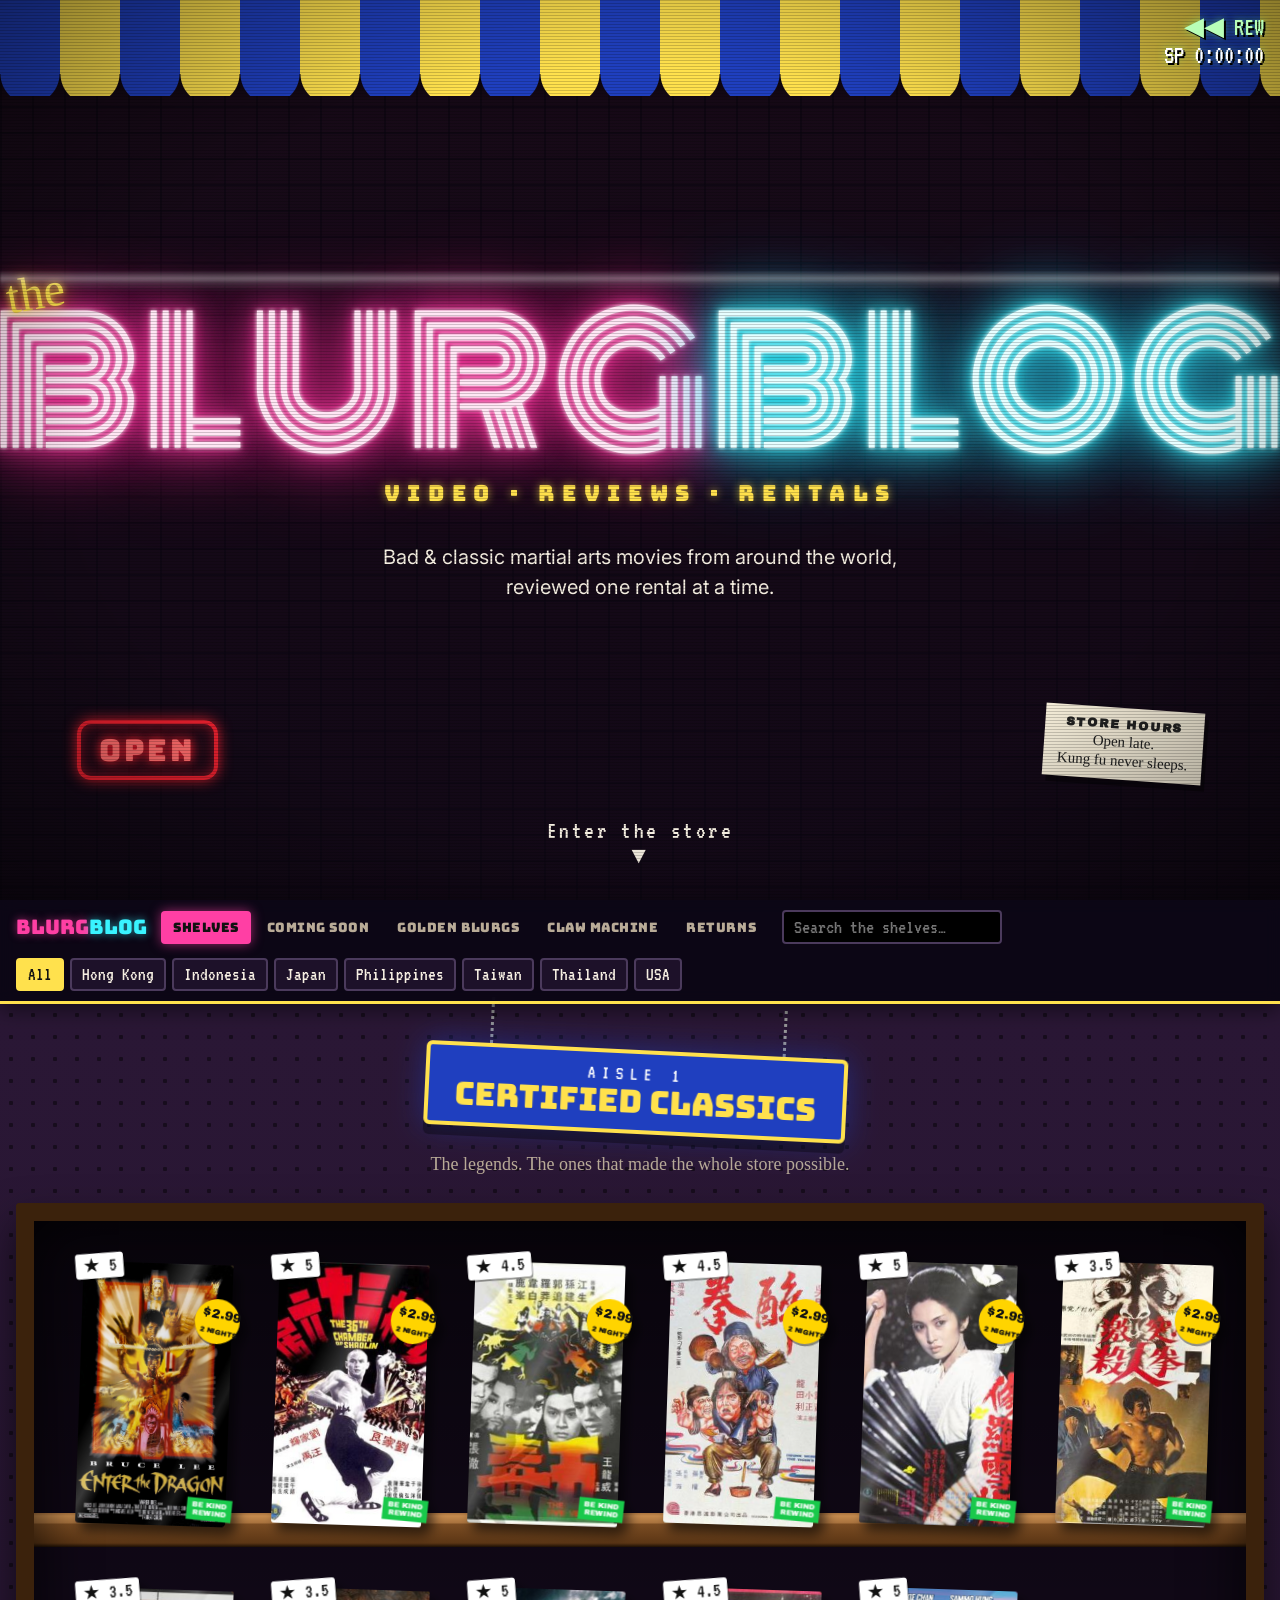
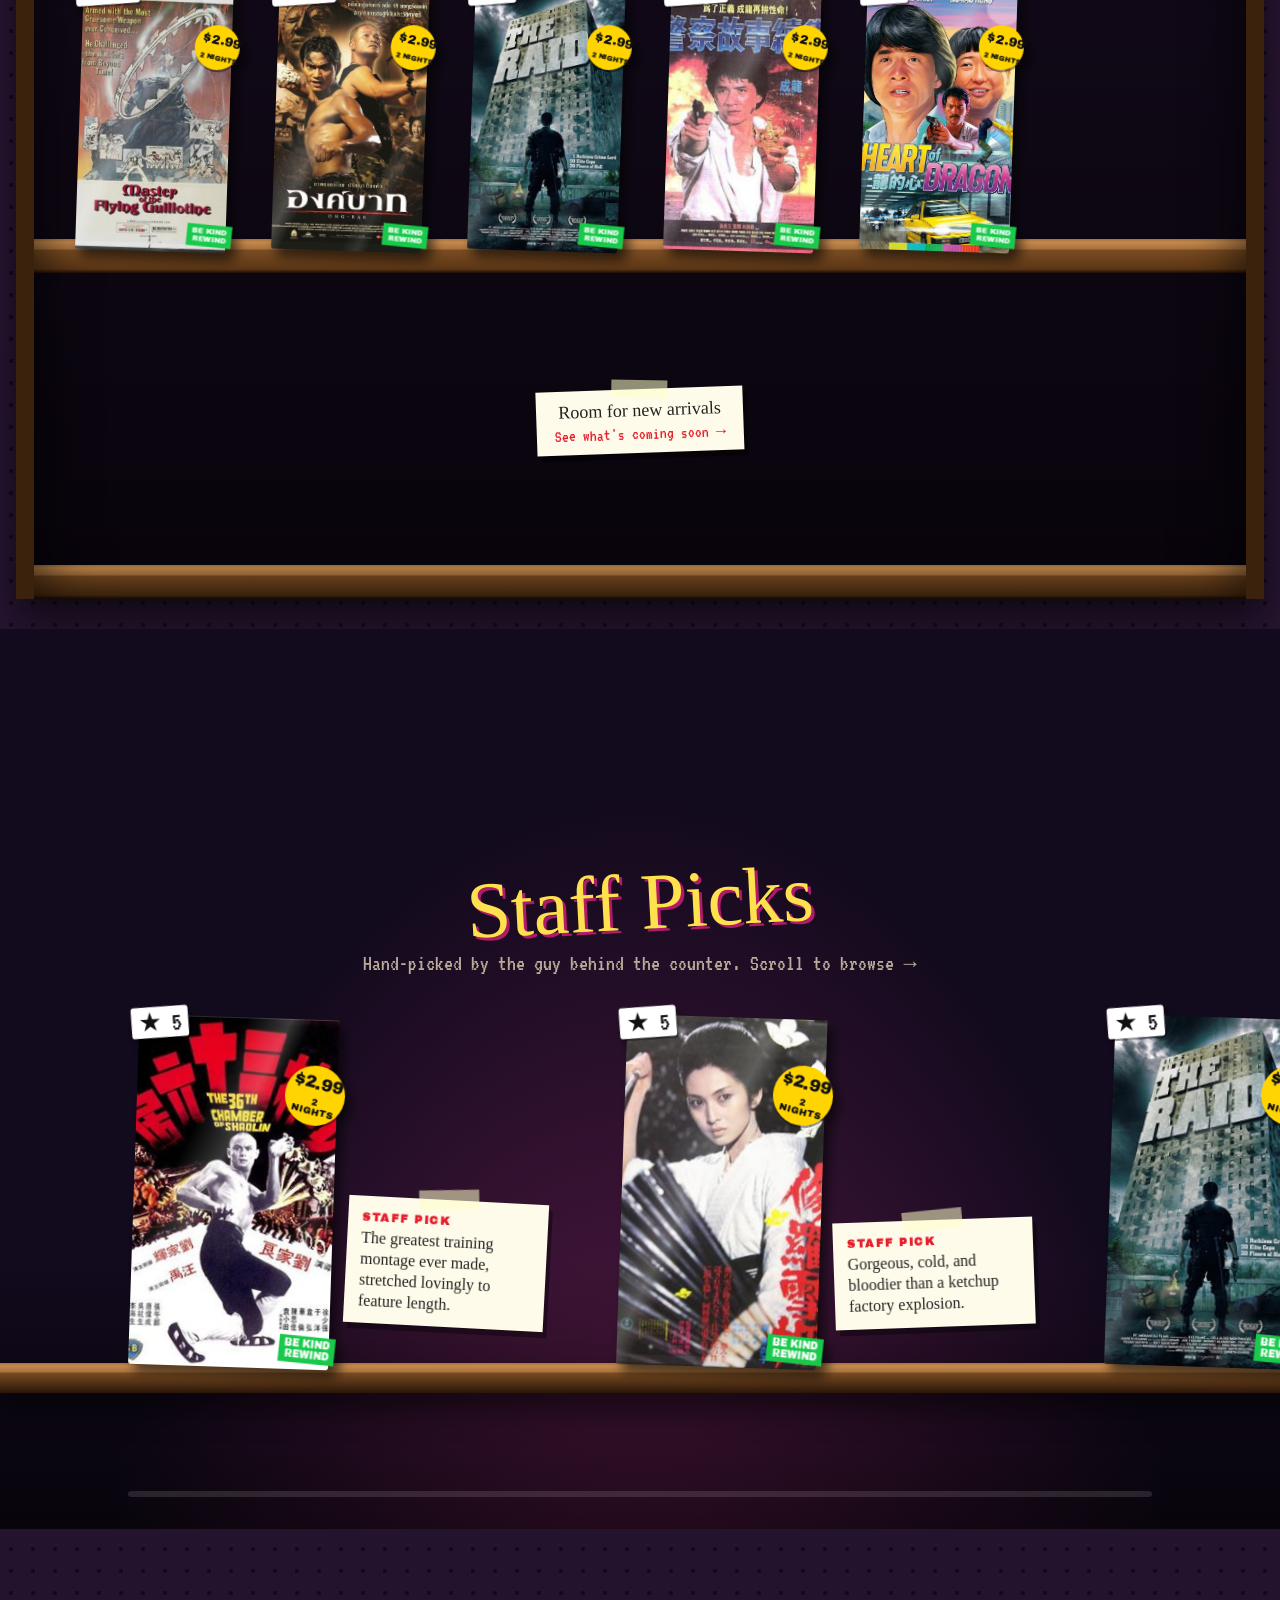
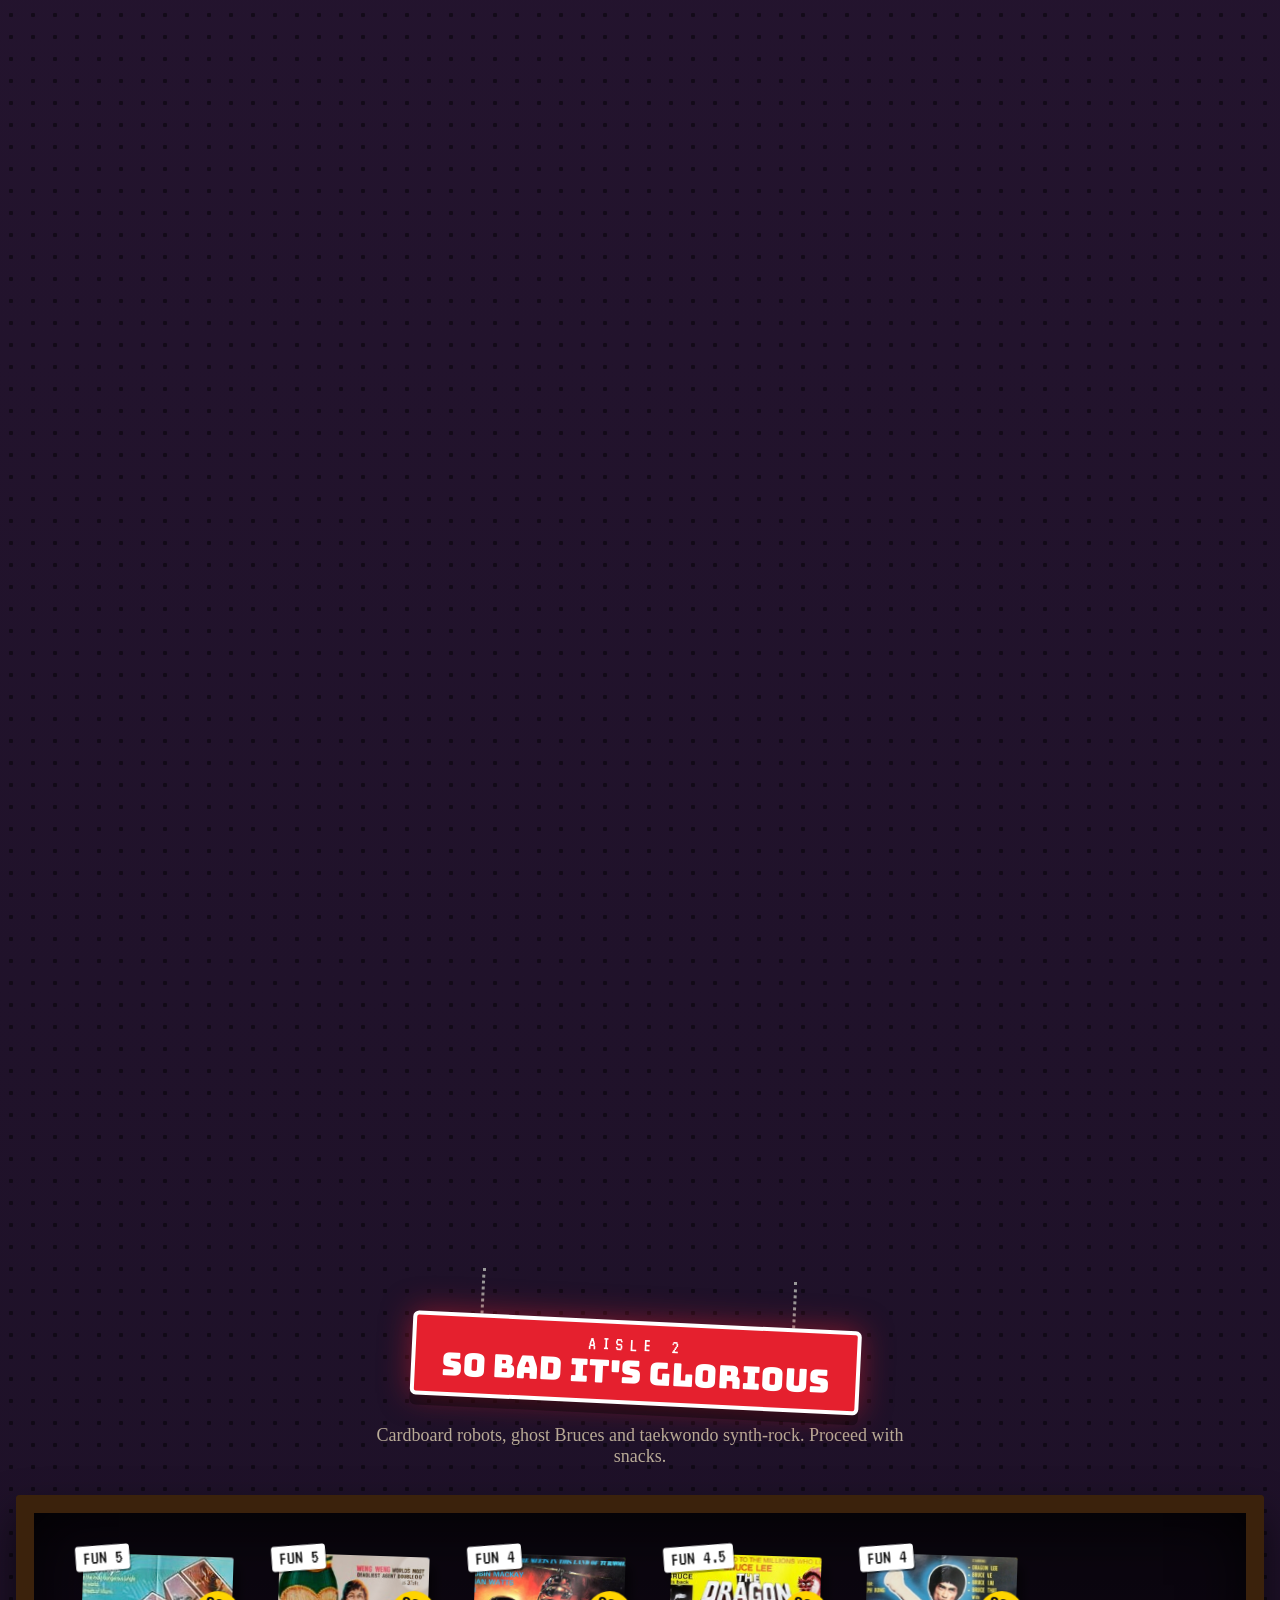
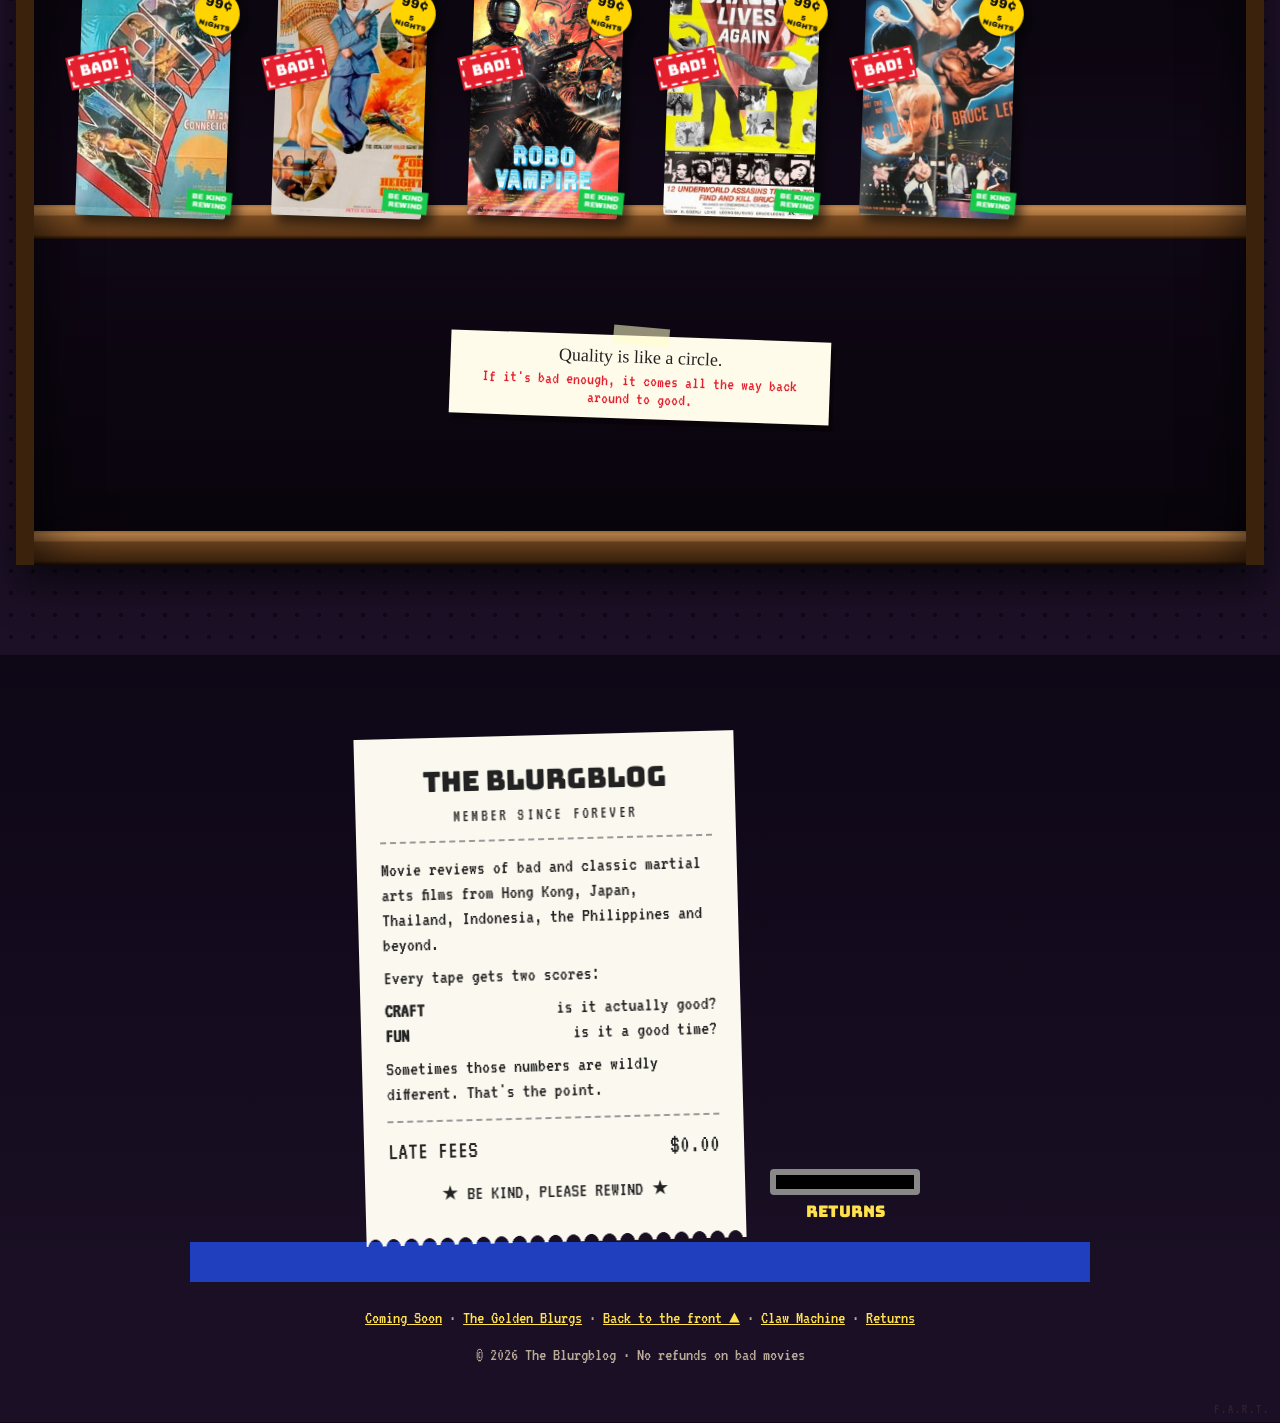
==== commit 19858a79: "Add The Backrooms: a hidden book club page - Hidden F.A.R.T. link in the main page's bottom-right co" ====
--- a/index.html
+++ b/index.html
@@ -122,6 +122,8 @@
   <footer class="footer">
     <p class="footer-links"><a href="coming-soon.html">Coming Soon</a> · <a href="awards.html">The Golden Blurgs</a> · <a href="#top">Back to the front ▲</a> · <a href="claw.html">Claw Machine</a> · <a href="returns.html">Returns</a></p>
     <p>© <span id="year"></span> The Blurgblog · No refunds on bad movies</p>
+    <!-- shh. hidden link: nearly invisible until you hover it -->
+    <a class="secret-link" href="backrooms.html">F.A.R.T.</a>
   </footer>
 
   <!-- REVIEW (back of the box) -->
--- a/css/styles.css
+++ b/css/styles.css
@@ -244,6 +244,20 @@
   .nav-links a { flex: none; font-size: 12px; padding: 5px 8px; }
 }
 .footer-links { margin: 0 0 6px; }
+.footer { position: relative; }
+/* hidden link in the bottom corner of the main page */
+.secret-link {
+  position: absolute; right: 10px; bottom: 6px;
+  font-family: "VT323", monospace; font-size: 13px; letter-spacing: .15em;
+  color: var(--ink-dim); text-decoration: none;
+  opacity: .12;
+  transition: opacity .3s, color .3s, text-shadow .3s;
+}
+.secret-link:hover, .secret-link:focus-visible {
+  opacity: 1; color: var(--neon-yellow);
+  text-shadow: 0 0 8px rgba(255,225,77,.8);
+  outline: none;
+}
 .footer-links a { color: var(--neon-yellow); }
 .chips { display: flex; gap: 6px; flex-wrap: wrap; flex: 1; }
 .chip {
@@ -319,7 +333,7 @@
   grid-auto-rows: var(--rh);
   justify-items: center;
   align-items: end;
-  padding: 0 18px;
+  padding: 0 18px var(--rh);   /* bottom padding = one extra, empty shelf row */
   border-left: 18px solid var(--wood-dark);
   border-right: 18px solid var(--wood-dark);
   border-top: 18px solid var(--wood-dark);
@@ -339,6 +353,33 @@
   border-radius: 4px 4px 0 0;
   perspective: 1000px;
 }
+/* handwritten tag sitting in the empty bottom row */
+.shelf-tag {
+  position: absolute; left: 50%; z-index: 2;
+  bottom: calc(var(--board) + (var(--rh) - var(--board)) / 2 - 34px);
+  transform: translateX(-50%) rotate(-2deg);
+  display: flex; flex-direction: column; align-items: center; gap: 4px;
+  padding: 12px 18px 10px;
+  background: #fffbea; color: #222; text-decoration: none; text-align: center;
+  font-family: "Permanent Marker", cursive; font-size: 18px; line-height: 1.1;
+  box-shadow: 4px 6px 0 rgba(0,0,0,.4);
+  transition: transform .2s;
+  white-space: nowrap;
+}
+.shelf-tag::before {   /* tape holding it up */
+  content: ""; position: absolute; top: -9px; left: 50%; width: 56px; height: 18px; margin-left: -28px;
+  background: rgba(255,255,200,.55); transform: rotate(3deg);
+}
+.shelf-tag span { font-family: "VT323", monospace; font-size: 17px; color: var(--red); }
+.shelf-tag:hover, .shelf-tag:focus-visible { transform: translateX(-50%) rotate(0deg) scale(1.04); outline: none; }
+.shelf-tag:focus-visible { box-shadow: 0 0 0 3px var(--neon-cyan), 4px 6px 0 rgba(0,0,0,.4); }
+.shelf-tag.quote {
+  margin: 0; white-space: normal; width: max-content; max-width: min(380px, 80%);
+  transform: translateX(-50%) rotate(2deg);
+}
+.shelf-tag.quote:hover { transform: translateX(-50%) rotate(2deg); }
+@media (max-width: 640px) { .shelf-tag { font-size: 15px; padding: 10px 12px 8px; } .shelf-tag span { font-size: 15px; } }
+
 .shelf-empty {
   grid-column: 1 / -1; align-self: center;
   font-family: "Permanent Marker", cursive; font-size: 22px; color: var(--ink-dim);
